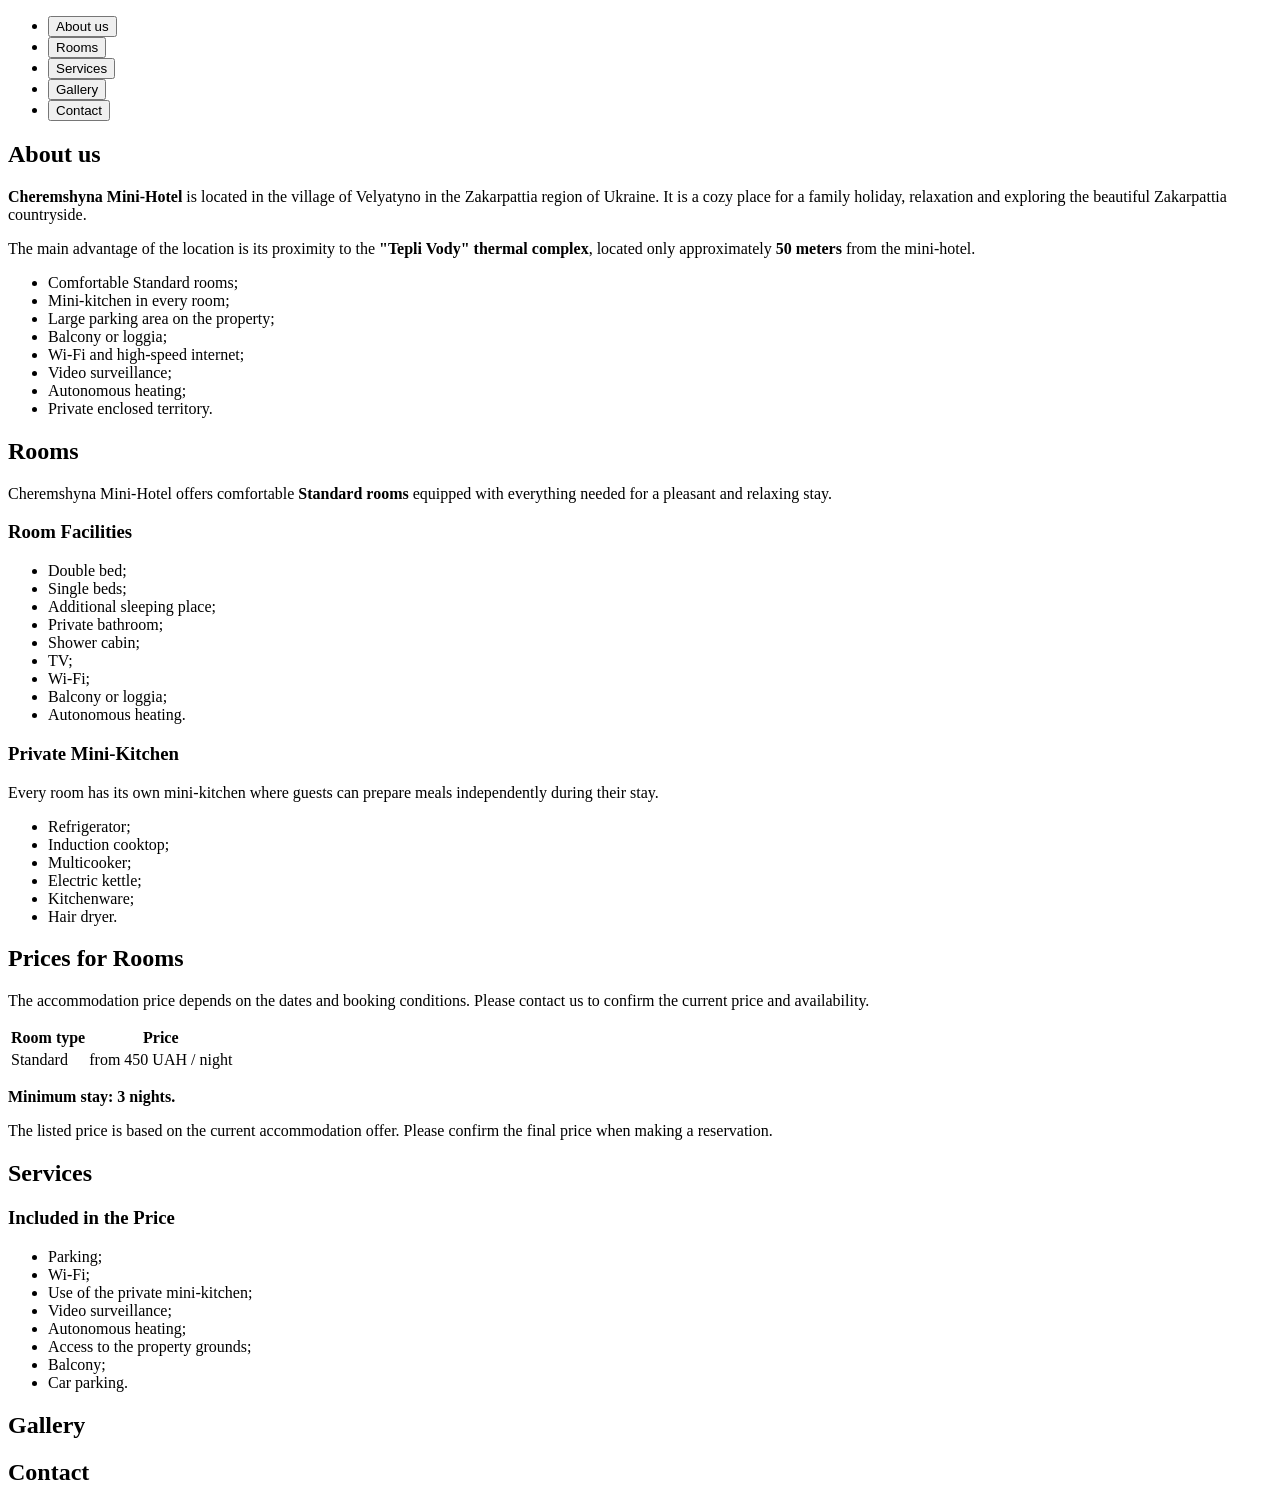
==== index.html @ 0eb492cd "Basic structure Add basic html structure and some js code for buttons." ====
<!DOCTYPE html>
<html lang="en">
<head>
    <meta charset="UTF-8">
    <meta name="viewport" content="width=device-width, initial-scale=1.0">
    <title>Mini-hotel Cheremshyna</title>

    <link rel="stylesheet" href="./style/style.css">
</head>
<body>
    <header>

        <nav id="navbar">
            <ul id="nav-list">
                <li><button data-target="about">About us</button></li>
                <li><button data-target="rooms">Rooms</button></li>
                <li><button data-target="services">Services</button></li>
                <li><button data-target="gallery">Gallery</button></li>
                <li><button data-target="contact">Contact</button></li>
            </ul>
        </nav>
    </header>



    <main>
        <!-- Section About Us -->
        <section id="about">
            <h2>About us</h2>
            <p>
                <strong>Cheremshyna Mini-Hotel</strong> is located in the village
                of Velyatyno in the Zakarpattia region of Ukraine. It is a cozy
                place for a family holiday, relaxation and exploring the beautiful
                Zakarpattia countryside.
            </p>
            <p>
                The main advantage of the location is its proximity to the
                <strong>"Tepli Vody" thermal complex</strong>, located only
                approximately <strong>50 meters</strong> from the mini-hotel.
            </p>

            <ul>
                <li>Comfortable Standard rooms;</li>
                <li>Mini-kitchen in every room;</li>
                <li>Large parking area on the property;</li>
                <li>Balcony or loggia;</li>
                <li>Wi-Fi and high-speed internet;</li>
                <li>Video surveillance;</li>
                <li>Autonomous heating;</li>
                <li>Private enclosed territory.</li>
            </ul>

        </section>

        <!-- Section Rooms -->
        <section id="rooms">
            <h2>Rooms</h2>
            <p>
                Cheremshyna Mini-Hotel offers comfortable
                <strong>Standard rooms</strong> equipped with everything
                needed for a pleasant and relaxing stay.
            </p>
            <h3>Room Facilities</h3>
            <ul>
                <li>Double bed;</li>
                <li>Single beds;</li>
                <li>Additional sleeping place;</li>
                <li>Private bathroom;</li>
                <li>Shower cabin;</li>
                <li>TV;</li>
                <li>Wi-Fi;</li>
                <li>Balcony or loggia;</li>
                <li>Autonomous heating.</li>
            </ul>
            <h3>Private Mini-Kitchen</h3>
            <p>
                Every room has its own mini-kitchen where guests can
                prepare meals independently during their stay.
            </p>

            <ul>
                <li>Refrigerator;</li>
                <li>Induction cooktop;</li>
                <li>Multicooker;</li>
                <li>Electric kettle;</li>
                <li>Kitchenware;</li>
                <li>Hair dryer.</li>
            </ul>

            <h2>Prices for Rooms</h2>
            <p>
                The accommodation price depends on the dates and booking
                conditions. Please contact us to confirm the current price
                and availability.
            </p>

            <table>
                <tr>
                    <th>Room type</th>
                    <th>Price</th>
                </tr>
                <tr>
                    <td>Standard</td>
                    <td>from 450 UAH / night</td>
                </tr>
            </table>

            <p>
                <strong>Minimum stay: 3 nights.</strong>
            </p>

            <p>
                The listed price is based on the current accommodation
                offer. Please confirm the final price when making a reservation.
            </p>
        </section>

        <!-- Section Services -->
        <section id="services">
            <h2>Services</h2>
            <h3>Included in the Price</h3>
            <ul>
                <li>Parking;</li>
                <li>Wi-Fi;</li>
                <li>Use of the private mini-kitchen;</li>
                <li>Video surveillance;</li>
                <li>Autonomous heating;</li>
                <li>Access to the property grounds;</li>
                <li>Balcony;</li>
                <li>Car parking.</li>
            </ul>
        </section>

        <!-- Section Gallery -->
        <section id="gallery">
            <h2>Gallery</h2>
        </section>

        <!-- Section Contact -->
        <section id="contact">
            <h2>Contact</h2>
        </section>
    </main>


    </main>



    <footer>

    </footer>
    
    <!-- JavaScript -->
    <script src="./script/script.js"></script>
</body>
</html>
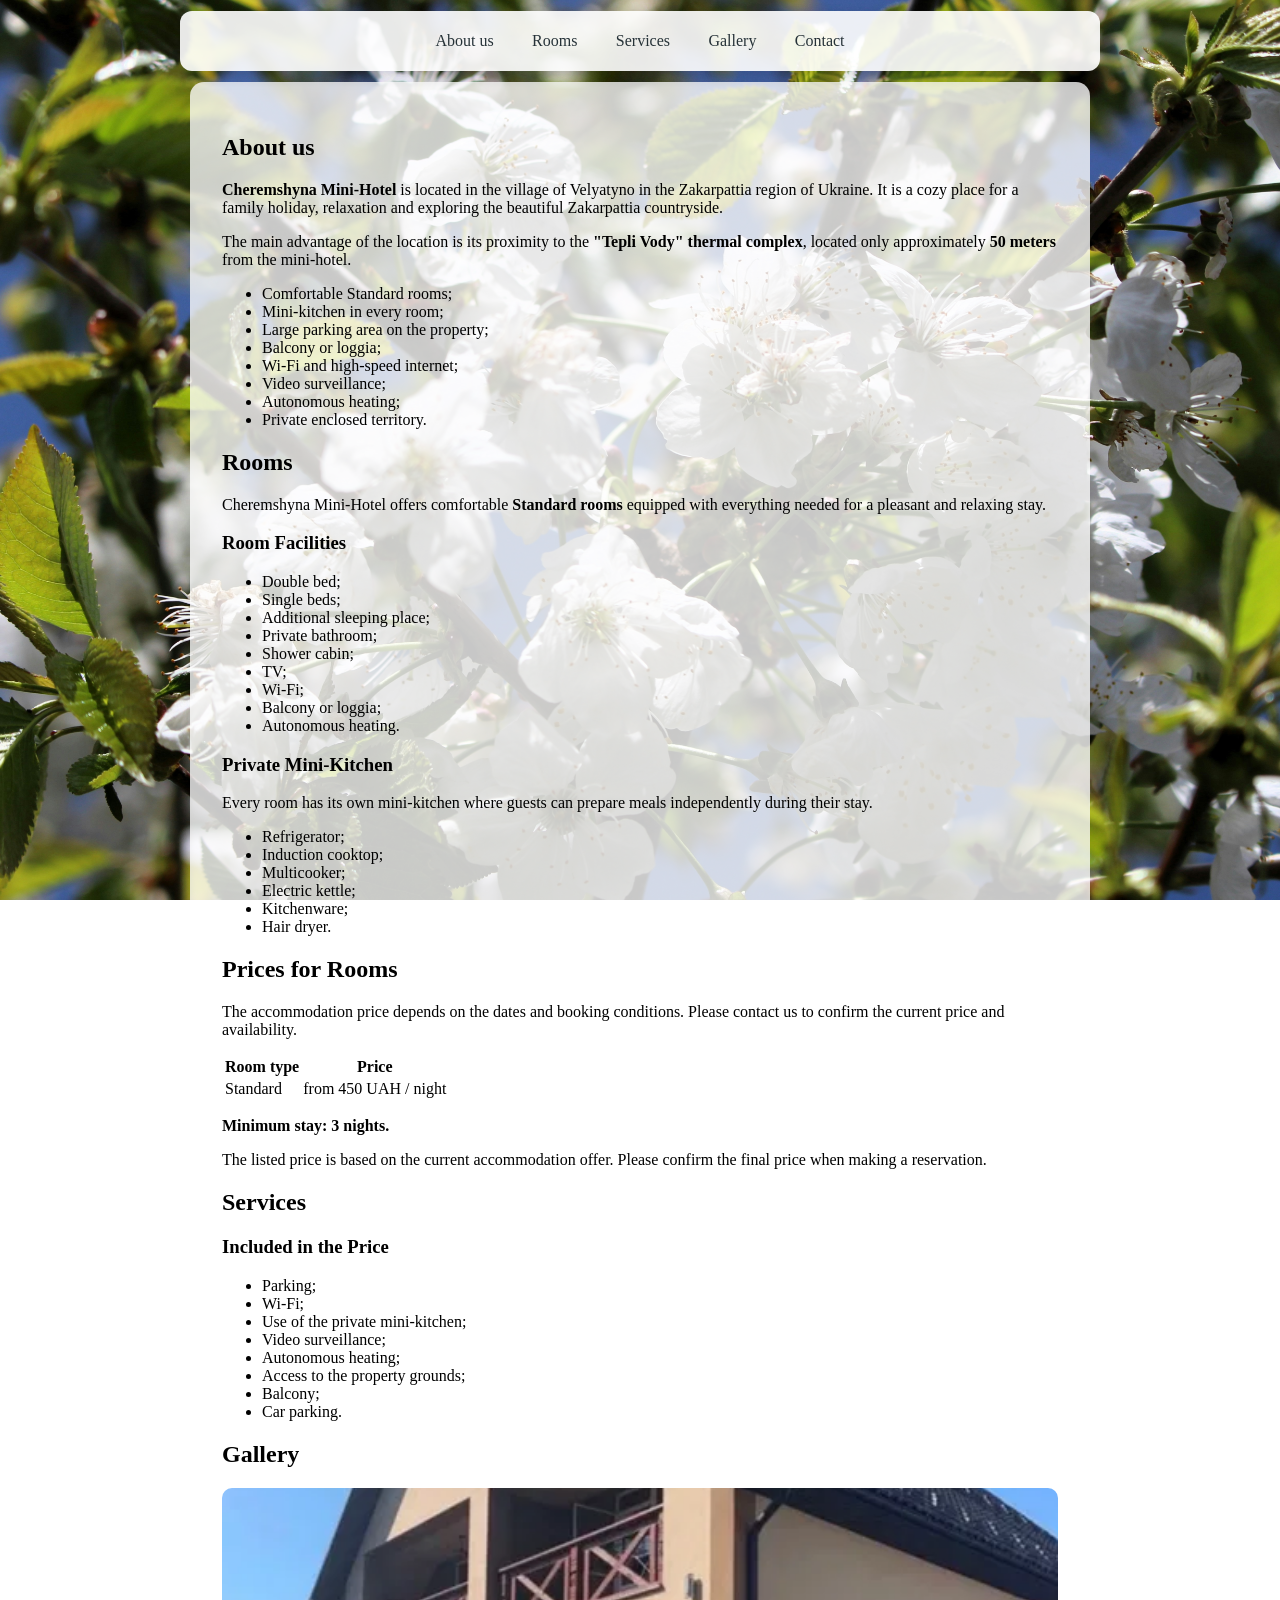
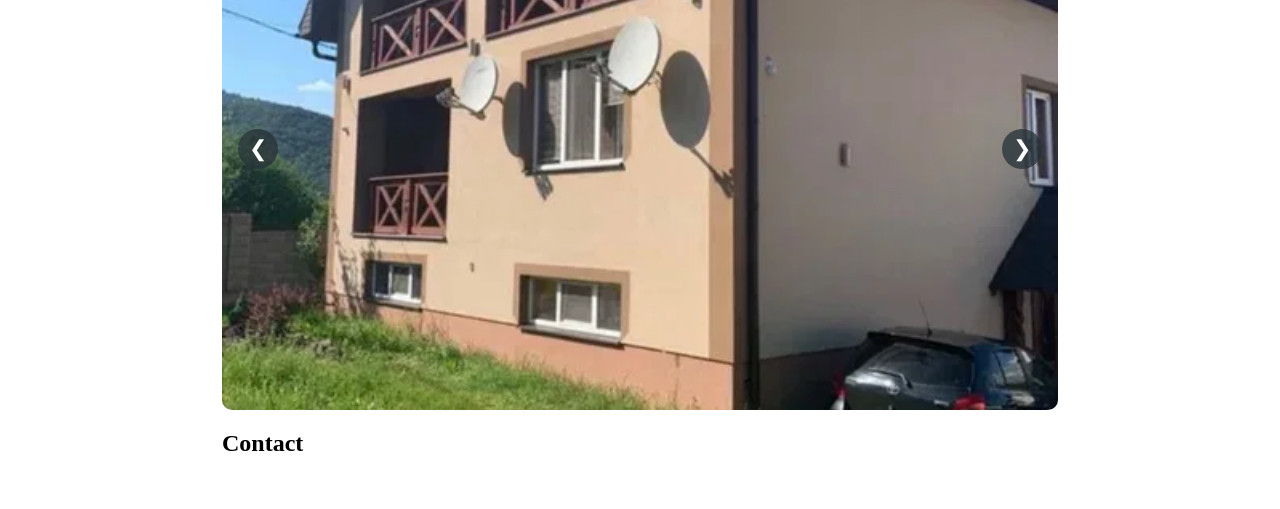
==== commit 638e9c44: "Gallery Add simple gallery" ====
--- a/index.html
+++ b/index.html
@@ -134,6 +134,11 @@
         <!-- Section Gallery -->
         <section id="gallery">
             <h2>Gallery</h2>
+            <div class="gallery-carousel" aria-label="Hotel photo gallery">
+                <button class="gallery-button previous" type="button" aria-label="Previous photo">&#10094;</button>
+                <img id="gallery-image" src="./images/image1.jpg" alt="Cheremshyna Mini-Hotel">
+                <button class="gallery-button next" type="button" aria-label="Next photo">&#10095;</button>
+            </div>
         </section>
 
         <!-- Section Contact -->
@@ -142,16 +147,10 @@
         </section>
     </main>
 
-
-    </main>
-
-
-
     <footer>
-
     </footer>
     
     <!-- JavaScript -->
-    <script src="./script/script.js"></script>
+    <script src="./javascript/script.js"></script>
 </body>
 </html>
--- a/style/style.css
+++ b/style/style.css
@@ -0,0 +1,121 @@
+body {
+    margin: 0;
+    min-height: 100vh;
+    background-image: url('../images/background.jpg');
+    background-size: cover;
+    background-position: center;
+    background-repeat: no-repeat;
+    background-attachment: fixed;
+}
+
+header {
+    position: sticky;
+    top: 0;
+    z-index: 10;
+    padding: 0.7rem;
+}
+
+#navbar {
+    width: min(90%, 900px);
+    margin: 0 auto;
+    padding: 0.6rem;
+    background-color: rgba(255, 255, 255, 0.9);
+    border-radius: 12px;
+    box-shadow: 0 4px 16px rgba(0, 0, 0, 0.15);
+}
+
+#nav-list {
+    display: flex;
+    flex-wrap: wrap;
+    justify-content: center;
+    gap: 0.4rem;
+    margin: 0;
+    padding: 0;
+    list-style: none;
+}
+
+#nav-list button {
+    padding: 0.7rem 1rem;
+    border: 0;
+    border-radius: 8px;
+    background: transparent;
+    color: #263238;
+    cursor: pointer;
+    font: inherit;
+    transition: background-color 0.2s ease, color 0.2s ease;
+}
+
+#nav-list button:hover,
+#nav-list button:focus-visible {
+    background-color: #263238;
+    color: #fff;
+    outline: none;
+}   
+
+section {
+    scroll-margin-top: 6rem;
+}
+
+.gallery-carousel {
+    position: relative;
+    display: flex;
+    align-items: center;
+    justify-content: center;
+}
+
+.gallery-carousel img {
+    display: block;
+    width: 100%;
+    aspect-ratio: 16 / 10;
+    object-fit: cover;
+    border-radius: 10px;
+}
+
+.gallery-button {
+    position: absolute;
+    top: 50%;
+    z-index: 1;
+    width: 2.5rem;
+    height: 2.5rem;
+    border: 0;
+    border-radius: 50%;
+    background-color: rgba(38, 50, 56, 0.75);
+    color: #fff;
+    cursor: pointer;
+    font-size: 1.4rem;
+    transform: translateY(-50%);
+}
+
+.gallery-button:hover,
+.gallery-button:focus-visible {
+    background-color: #263238;
+    outline: 2px solid #fff;
+    outline-offset: 2px;
+}
+
+.gallery-button.previous {
+    left: 1rem;
+}
+
+.gallery-button.next {
+    right: 1rem;
+}
+
+main {
+    width: min(90%, 900px);
+    margin: 0 auto;
+    padding: 2rem;
+    background-color: rgba(255, 255, 255, 0.78);
+    border-radius: 14px;
+    box-sizing: border-box;
+}
+
+@media (max-width: 600px) {
+    .gallery-button.previous {
+        left: 0.5rem;
+    }
+
+    .gallery-button.next {
+        right: 0.5rem;
+    }
+}
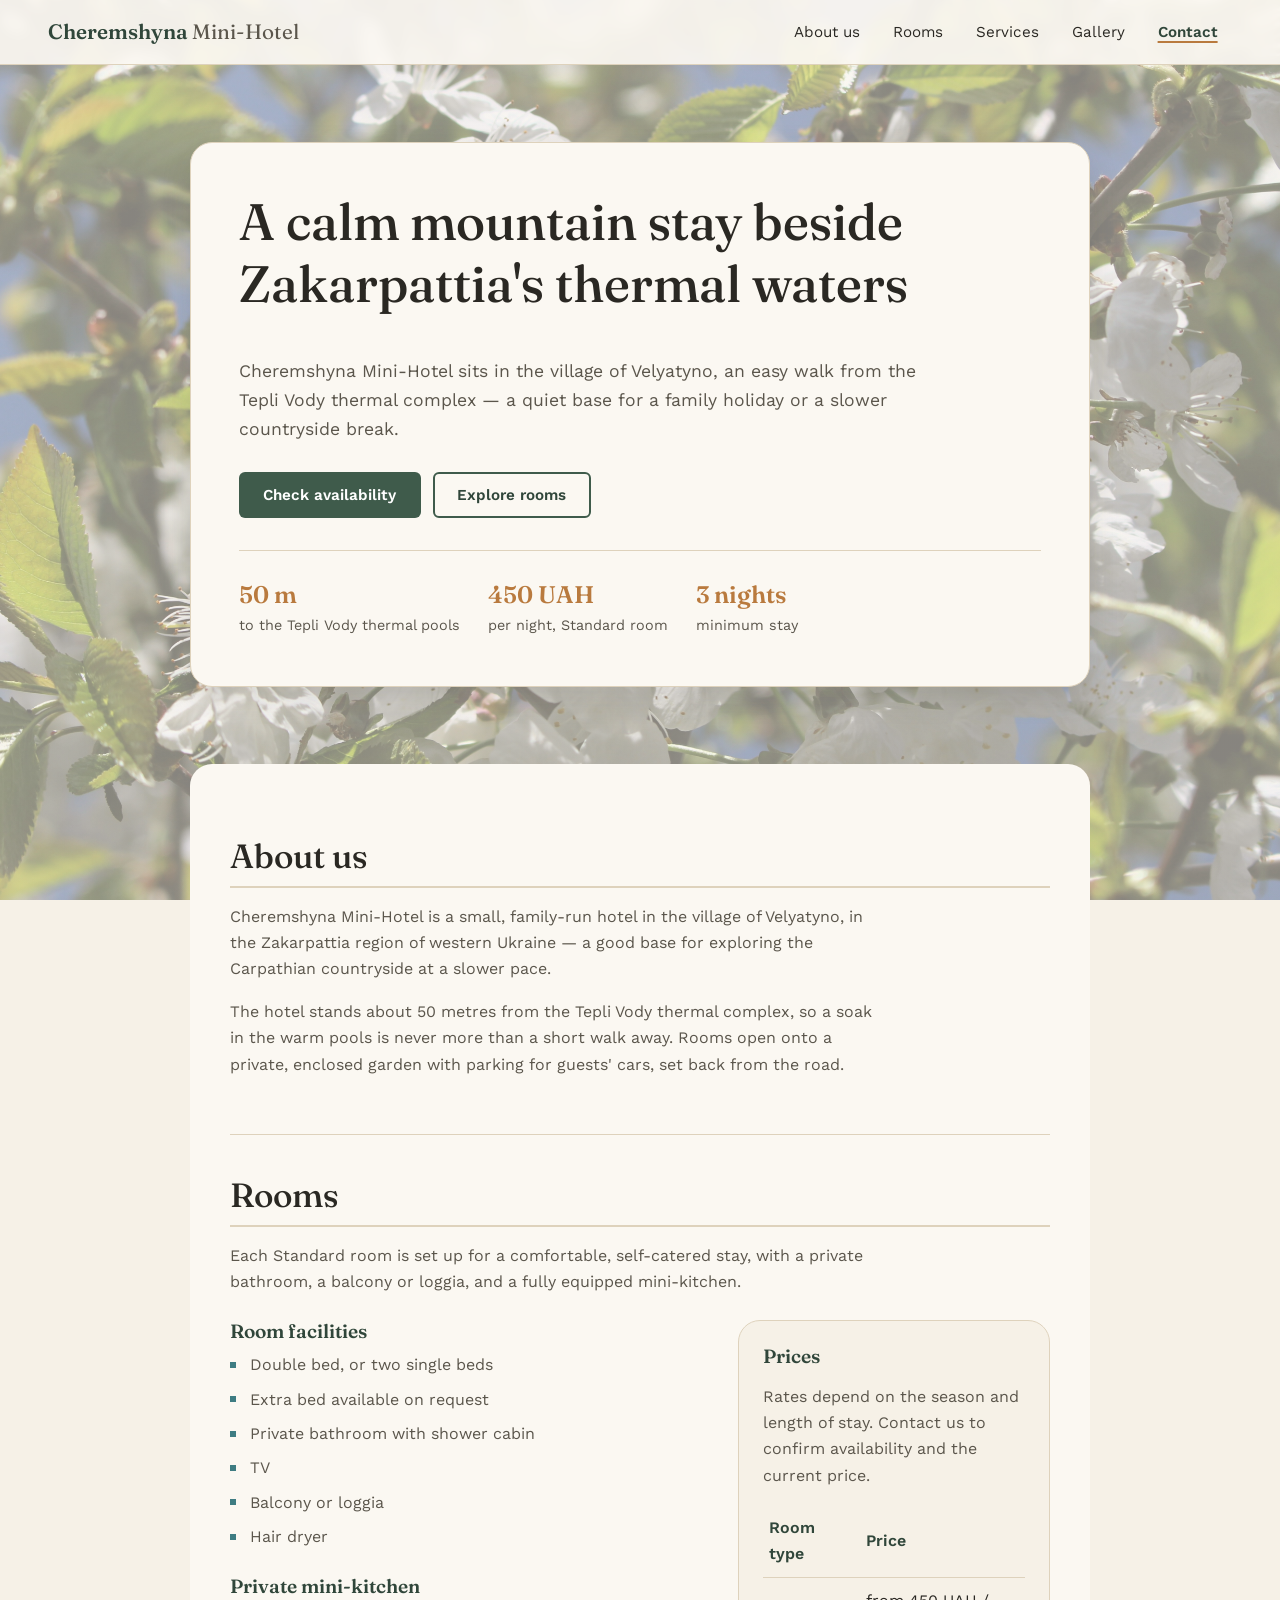
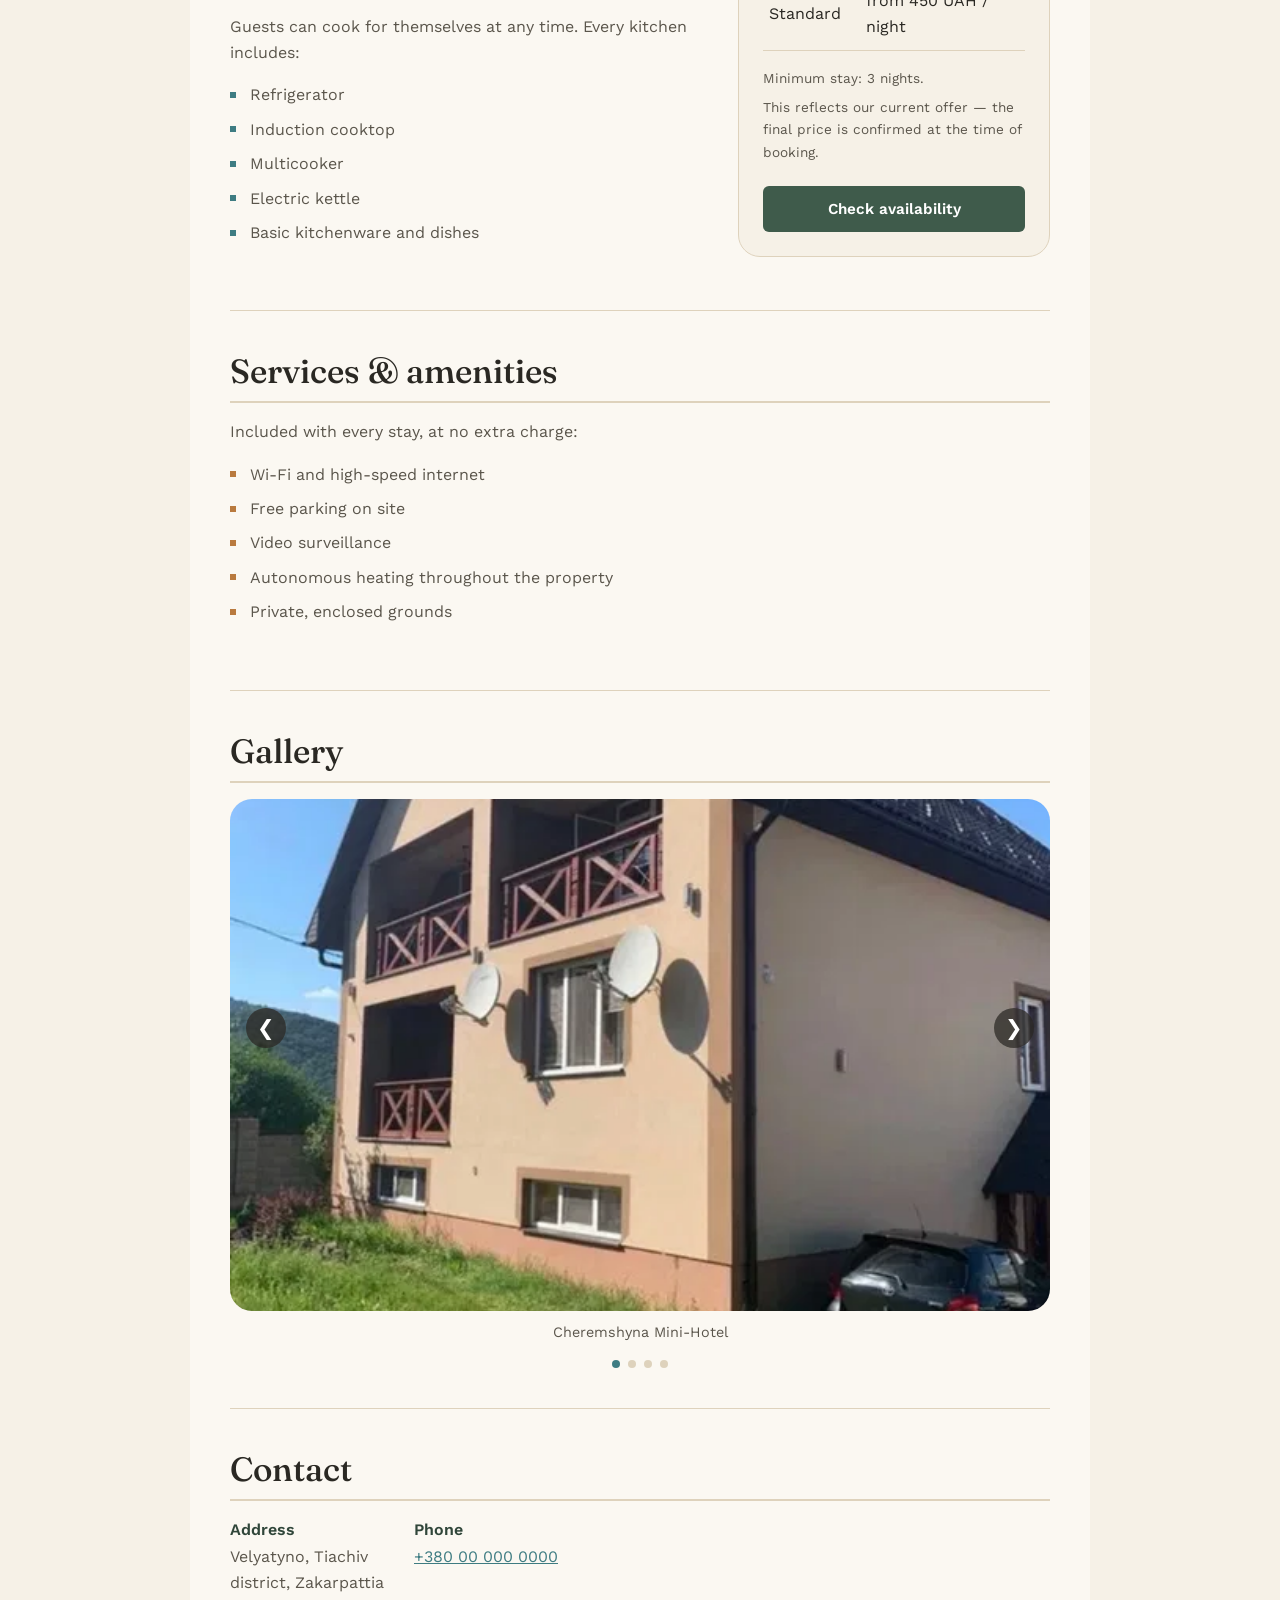
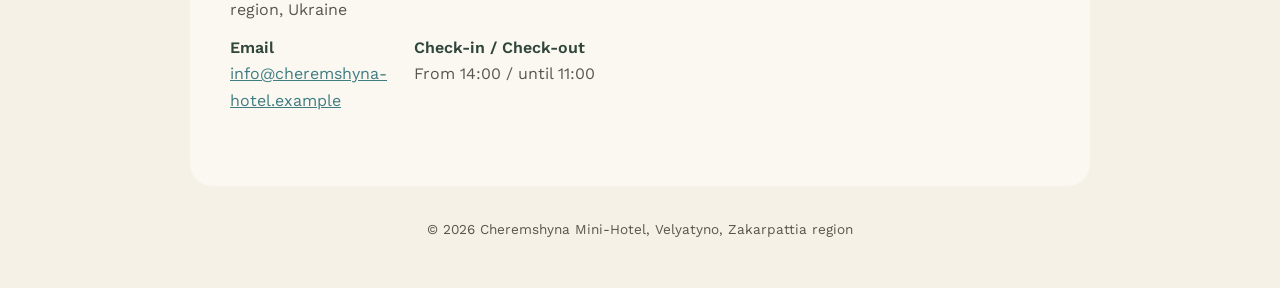
==== commit 3fbd3274: "Big change Changed all structure, add better information to html code, styled everything with css an" ====
--- a/index.html
+++ b/index.html
@@ -3,13 +3,18 @@
 <head>
     <meta charset="UTF-8">
     <meta name="viewport" content="width=device-width, initial-scale=1.0">
-    <title>Mini-hotel Cheremshyna</title>
+    <title>Cheremshyna Mini-Hotel — Velyatyno, Zakarpattia</title>
+    <meta name="description" content="Cheremshyna Mini-Hotel in Velyatyno, Zakarpattia — 50 m from the Tepli Vody thermal complex. Standard rooms with private mini-kitchens, from 450 UAH/night.">
+
+    <link rel="preconnect" href="https://fonts.googleapis.com">
+    <link rel="preconnect" href="https://fonts.gstatic.com" crossorigin>
+    <link href="https://fonts.googleapis.com/css2?family=Fraunces:opsz,wght@9..144,400;9..144,500;9..144,600&family=Work+Sans:wght@400;500;600&display=swap" rel="stylesheet">
 
     <link rel="stylesheet" href="./style/style.css">
 </head>
 <body>
     <header>
-
+        <div class="brand">Cheremshyna <span>Mini-Hotel</span></div>
         <nav id="navbar">
             <ul id="nav-list">
                 <li><button data-target="about">About us</button></li>
@@ -21,113 +26,121 @@
         </nav>
     </header>
 
-
+    <section class="hero">
+        <div class="hero-inner">
+            <h1>A calm mountain stay beside Zakarpattia's thermal waters</h1>
+            <p class="lead">
+                Cheremshyna Mini-Hotel sits in the village of Velyatyno, an easy
+                walk from the Tepli Vody thermal complex — a quiet base for a
+                family holiday or a slower countryside break.
+            </p>
+            <div class="hero-actions">
+                <button class="btn btn-primary" data-target="contact">Check availability</button>
+                <button class="btn btn-ghost" data-target="rooms">Explore rooms</button>
+            </div>
+            <dl class="hero-facts">
+                <div>
+                    <dt>50 m</dt>
+                    <dd>to the Tepli Vody thermal pools</dd>
+                </div>
+                <div>
+                    <dt>450 UAH</dt>
+                    <dd>per night, Standard room</dd>
+                </div>
+                <div>
+                    <dt>3 nights</dt>
+                    <dd>minimum stay</dd>
+                </div>
+            </dl>
+        </div>
+    </section>
 
     <main>
         <!-- Section About Us -->
         <section id="about">
             <h2>About us</h2>
             <p>
-                <strong>Cheremshyna Mini-Hotel</strong> is located in the village
-                of Velyatyno in the Zakarpattia region of Ukraine. It is a cozy
-                place for a family holiday, relaxation and exploring the beautiful
-                Zakarpattia countryside.
+                Cheremshyna Mini-Hotel is a small, family-run hotel in the
+                village of Velyatyno, in the Zakarpattia region of western
+                Ukraine — a good base for exploring the Carpathian countryside
+                at a slower pace.
             </p>
             <p>
-                The main advantage of the location is its proximity to the
-                <strong>"Tepli Vody" thermal complex</strong>, located only
-                approximately <strong>50 meters</strong> from the mini-hotel.
+                The hotel stands about 50 metres from the Tepli Vody thermal
+                complex, so a soak in the warm pools is never more than a
+                short walk away. Rooms open onto a private, enclosed garden
+                with parking for guests' cars, set back from the road.
             </p>
-
-            <ul>
-                <li>Comfortable Standard rooms;</li>
-                <li>Mini-kitchen in every room;</li>
-                <li>Large parking area on the property;</li>
-                <li>Balcony or loggia;</li>
-                <li>Wi-Fi and high-speed internet;</li>
-                <li>Video surveillance;</li>
-                <li>Autonomous heating;</li>
-                <li>Private enclosed territory.</li>
-            </ul>
-
         </section>
 
         <!-- Section Rooms -->
         <section id="rooms">
             <h2>Rooms</h2>
             <p>
-                Cheremshyna Mini-Hotel offers comfortable
-                <strong>Standard rooms</strong> equipped with everything
-                needed for a pleasant and relaxing stay.
-            </p>
-            <h3>Room Facilities</h3>
-            <ul>
-                <li>Double bed;</li>
-                <li>Single beds;</li>
-                <li>Additional sleeping place;</li>
-                <li>Private bathroom;</li>
-                <li>Shower cabin;</li>
-                <li>TV;</li>
-                <li>Wi-Fi;</li>
-                <li>Balcony or loggia;</li>
-                <li>Autonomous heating.</li>
-            </ul>
-            <h3>Private Mini-Kitchen</h3>
-            <p>
-                Every room has its own mini-kitchen where guests can
-                prepare meals independently during their stay.
+                Each Standard room is set up for a comfortable, self-catered
+                stay, with a private bathroom, a balcony or loggia, and a
+                fully equipped mini-kitchen.
             </p>
 
-            <ul>
-                <li>Refrigerator;</li>
-                <li>Induction cooktop;</li>
-                <li>Multicooker;</li>
-                <li>Electric kettle;</li>
-                <li>Kitchenware;</li>
-                <li>Hair dryer.</li>
-            </ul>
+            <div class="rooms-grid">
+                <div class="room-details">
+                    <h3>Room facilities</h3>
+                    <ul>
+                        <li>Double bed, or two single beds</li>
+                        <li>Extra bed available on request</li>
+                        <li>Private bathroom with shower cabin</li>
+                        <li>TV</li>
+                        <li>Balcony or loggia</li>
+                        <li>Hair dryer</li>
+                    </ul>
 
-            <h2>Prices for Rooms</h2>
-            <p>
-                The accommodation price depends on the dates and booking
-                conditions. Please contact us to confirm the current price
-                and availability.
-            </p>
+                    <h3>Private mini-kitchen</h3>
+                    <p>Guests can cook for themselves at any time. Every kitchen includes:</p>
+                    <ul>
+                        <li>Refrigerator</li>
+                        <li>Induction cooktop</li>
+                        <li>Multicooker</li>
+                        <li>Electric kettle</li>
+                        <li>Basic kitchenware and dishes</li>
+                    </ul>
+                </div>
 
-            <table>
-                <tr>
-                    <th>Room type</th>
-                    <th>Price</th>
-                </tr>
-                <tr>
-                    <td>Standard</td>
-                    <td>from 450 UAH / night</td>
-                </tr>
-            </table>
-
-            <p>
-                <strong>Minimum stay: 3 nights.</strong>
-            </p>
-
-            <p>
-                The listed price is based on the current accommodation
-                offer. Please confirm the final price when making a reservation.
-            </p>
+                <div class="pricing">
+                    <h3>Prices</h3>
+                    <p>
+                        Rates depend on the season and length of stay. Contact
+                        us to confirm availability and the current price.
+                    </p>
+                    <table>
+                        <tr>
+                            <th>Room type</th>
+                            <th>Price</th>
+                        </tr>
+                        <tr>
+                            <td>Standard</td>
+                            <td>from 450 UAH / night</td>
+                        </tr>
+                    </table>
+                    <p class="note">Minimum stay: 3 nights.</p>
+                    <p class="note">
+                        This reflects our current offer — the final price is
+                        confirmed at the time of booking.
+                    </p>
+                    <button class="btn btn-primary" data-target="contact">Check availability</button>
+                </div>
+            </div>
         </section>
 
         <!-- Section Services -->
         <section id="services">
-            <h2>Services</h2>
-            <h3>Included in the Price</h3>
-            <ul>
-                <li>Parking;</li>
-                <li>Wi-Fi;</li>
-                <li>Use of the private mini-kitchen;</li>
-                <li>Video surveillance;</li>
-                <li>Autonomous heating;</li>
-                <li>Access to the property grounds;</li>
-                <li>Balcony;</li>
-                <li>Car parking.</li>
+            <h2>Services &amp; amenities</h2>
+            <p>Included with every stay, at no extra charge:</p>
+            <ul class="amenities">
+                <li>Wi-Fi and high-speed internet</li>
+                <li>Free parking on site</li>
+                <li>Video surveillance</li>
+                <li>Autonomous heating throughout the property</li>
+                <li>Private, enclosed grounds</li>
             </ul>
         </section>
 
@@ -136,20 +149,43 @@
             <h2>Gallery</h2>
             <div class="gallery-carousel" aria-label="Hotel photo gallery">
                 <button class="gallery-button previous" type="button" aria-label="Previous photo">&#10094;</button>
-                <img id="gallery-image" src="./images/image1.jpg" alt="Cheremshyna Mini-Hotel">
+                <figure>
+                    <img id="gallery-image" src="./images/image1.jpg" alt="Cheremshyna Mini-Hotel">
+                    <figcaption id="gallery-caption">Cheremshyna Mini-Hotel</figcaption>
+                </figure>
                 <button class="gallery-button next" type="button" aria-label="Next photo">&#10095;</button>
             </div>
+            <div class="gallery-dots" id="gallery-dots"></div>
         </section>
 
         <!-- Section Contact -->
         <section id="contact">
             <h2>Contact</h2>
+            <dl class="contact-list">
+                <div>
+                    <dt>Address</dt>
+                    <dd>Velyatyno, Tiachiv district, Zakarpattia region, Ukraine</dd>
+                </div>
+                <div>
+                    <dt>Phone</dt>
+                    <dd><a href="tel:+380000000000">+380 00 000 0000</a></dd>
+                </div>
+                <div>
+                    <dt>Email</dt>
+                    <dd><a href="mailto:info@cheremshyna-hotel.example">info@cheremshyna-hotel.example</a></dd>
+                </div>
+                <div>
+                    <dt>Check-in / Check-out</dt>
+                    <dd>From 14:00 / until 11:00</dd>
+                </div>
+            </dl>
         </section>
     </main>
 
     <footer>
+        <p>&copy; <span id="year"></span> Cheremshyna Mini-Hotel, Velyatyno, Zakarpattia region</p>
     </footer>
-    
+
     <!-- JavaScript -->
     <script src="./javascript/script.js"></script>
 </body>
--- a/style/style.css
+++ b/style/style.css
@@ -1,66 +1,355 @@
+/* Tokens */
+:root {
+    --color-bg: #F6F1E7;
+    --color-ink: #2A2823;
+    --color-ink-soft: #5B564C;
+    --color-forest: #3F5B4B;
+    --color-forest-dark: #30463A;
+    --color-clay: #B97A3E;
+    --color-thermal: #3E7C82;
+    --color-line: #DED2BC;
+    --color-card: #FBF8F2;
+
+    --radius-sm: 6px;
+    --radius-lg: 22px;
+
+    --shadow: 0 10px 30px rgba(43, 40, 35, 0.14);
+
+    --font-display: "Fraunces", Georgia, serif;
+    --font-body: "Work Sans", "Segoe UI", sans-serif;
+}
+
+/* Base */
+* {
+    box-sizing: border-box;
+}
+
+html {
+    scroll-behavior: smooth;
+}
+
+@media (prefers-reduced-motion: reduce) {
+    html {
+        scroll-behavior: auto;
+    }
+    * {
+        animation-duration: 0.01ms !important;
+        transition-duration: 0.01ms !important;
+    }
+}
+
 body {
     margin: 0;
     min-height: 100vh;
-    background-image: url('../images/background.jpg');
+    font-family: var(--font-body);
+    color: var(--color-ink);
+    line-height: 1.65;
+    background-color: var(--color-bg);
+    background-image:
+        linear-gradient(rgba(246, 241, 231, 0.55), rgba(246, 241, 231, 0.55)),
+        url('../images/background.jpg');
     background-size: cover;
     background-position: center;
     background-repeat: no-repeat;
     background-attachment: fixed;
 }
 
+h1, h2, h3 {
+    font-family: var(--font-display);
+    color: var(--color-ink);
+    line-height: 1.2;
+    margin-top: 0;
+}
+
+h1 {
+    font-size: clamp(2.1rem, 5vw, 3.2rem);
+    font-weight: 500;
+}
+
+h2 {
+    font-size: clamp(1.6rem, 3vw, 2.1rem);
+    font-weight: 500;
+    margin-bottom: 1rem;
+    padding-bottom: 0.6rem;
+    border-bottom: 2px solid var(--color-line);
+}
+
+h3 {
+    font-size: 1.2rem;
+    font-weight: 600;
+    color: var(--color-forest-dark);
+    margin-bottom: 0.6rem;
+}
+
+p {
+    color: var(--color-ink-soft);
+    max-width: 65ch;
+}
+
+ul {
+    padding-left: 0;
+    list-style: none;
+    margin: 0 0 1.5rem;
+}
+
+a {
+    color: var(--color-thermal);
+}
+
+button {
+    font-family: inherit;
+}
+
+/* Header / Nav */
 header {
     position: sticky;
     top: 0;
     z-index: 10;
-    padding: 0.7rem;
-}
-
-#navbar {
+    display: flex;
+    flex-wrap: wrap;
+    align-items: center;
+    justify-content: space-between;
+    gap: 0.75rem;
+    padding: 0.9rem clamp(1rem, 4vw, 3rem);
+    background-color: rgba(251, 248, 242, 0.92);
+    border-bottom: 1px solid var(--color-line);
+    backdrop-filter: blur(6px);
+}
+
+.brand {
+    font-family: var(--font-display);
+    font-size: 1.3rem;
+    font-weight: 600;
+    color: var(--color-forest-dark);
+    white-space: nowrap;
+}
+
+.brand span {
+    font-weight: 400;
+    color: var(--color-ink-soft);
+}
+
+#nav-list {
+    display: flex;
+    flex-wrap: wrap;
+    gap: 0.25rem;
+    margin: 0;
+    padding: 0;
+    list-style: none;
+}
+
+#nav-list button {
+    padding: 0.55rem 0.9rem;
+    border: 0;
+    border-radius: var(--radius-sm);
+    background: transparent;
+    color: var(--color-ink);
+    cursor: pointer;
+    font-size: 0.95rem;
+    transition: background-color 0.2s ease, color 0.2s ease;
+}
+
+#nav-list button:hover,
+#nav-list button:focus-visible {
+    background-color: var(--color-forest);
+    color: #fff;
+    outline: none;
+}
+
+#nav-list button.active {
+    color: var(--color-forest-dark);
+    font-weight: 600;
+    text-decoration: underline;
+    text-decoration-color: var(--color-clay);
+    text-decoration-thickness: 2px;
+    text-underline-offset: 4px;
+}
+
+/* Hero */
+.hero {
+    padding: clamp(2.5rem, 6vw, 5rem) clamp(1rem, 4vw, 3rem);
+}
+
+.hero-inner {
     width: min(90%, 900px);
     margin: 0 auto;
-    padding: 0.6rem;
-    background-color: rgba(255, 255, 255, 0.9);
-    border-radius: 12px;
-    box-shadow: 0 4px 16px rgba(0, 0, 0, 0.15);
-}
-
-#nav-list {
+    padding: clamp(1.75rem, 4vw, 3rem);
+    background-color: var(--color-card);
+    border: 1px solid var(--color-line);
+    border-radius: var(--radius-lg);
+    box-shadow: var(--shadow);
+}
+
+.hero .lead {
+    font-size: 1.1rem;
+    margin-bottom: 1.75rem;
+}
+
+.hero-actions {
     display: flex;
     flex-wrap: wrap;
-    justify-content: center;
-    gap: 0.4rem;
-    margin: 0;
-    padding: 0;
-    list-style: none;
-}
-
-#nav-list button {
-    padding: 0.7rem 1rem;
-    border: 0;
-    border-radius: 8px;
-    background: transparent;
-    color: #263238;
+    gap: 0.75rem;
+    margin-bottom: 2rem;
+}
+
+.btn {
+    padding: 0.75rem 1.4rem;
+    border-radius: var(--radius-sm);
+    font-size: 0.95rem;
+    font-weight: 600;
     cursor: pointer;
-    font: inherit;
-    transition: background-color 0.2s ease, color 0.2s ease;
-}
-
-#nav-list button:hover,
-#nav-list button:focus-visible {
-    background-color: #263238;
+    border: 2px solid transparent;
+    transition: background-color 0.2s ease, color 0.2s ease, border-color 0.2s ease;
+}
+
+.btn-primary {
+    background-color: var(--color-forest);
+    color: #fff;
+}
+
+.btn-primary:hover,
+.btn-primary:focus-visible {
+    background-color: var(--color-forest-dark);
+    outline: none;
+}
+
+.btn-ghost {
+    background-color: transparent;
+    border-color: var(--color-forest);
+    color: var(--color-forest-dark);
+}
+
+.btn-ghost:hover,
+.btn-ghost:focus-visible {
+    background-color: var(--color-forest);
     color: #fff;
     outline: none;
-}   
+}
+
+.hero-facts {
+    display: flex;
+    flex-wrap: wrap;
+    gap: 1.75rem;
+    margin: 0;
+    padding-top: 1.5rem;
+    border-top: 1px solid var(--color-line);
+}
+
+.hero-facts div {
+    min-width: 8rem;
+}
+
+.hero-facts dt {
+    font-family: var(--font-display);
+    font-size: 1.5rem;
+    color: var(--color-clay);
+    font-weight: 600;
+}
+
+.hero-facts dd {
+    margin: 0;
+    font-size: 0.9rem;
+    color: var(--color-ink-soft);
+}
+
+/* Main sections */
+main {
+    width: min(90%, 900px);
+    margin: 0 auto;
+    padding: 2rem clamp(1.25rem, 4vw, 2.5rem);
+    background-color: var(--color-card);
+    border-radius: var(--radius-lg);
+    box-sizing: border-box;
+}
 
 section {
     scroll-margin-top: 6rem;
-}
-
+    padding: 2.5rem 0;
+}
+
+section + section {
+    border-top: 1px solid var(--color-line);
+}
+
+section li {
+    position: relative;
+    padding-left: 1.25rem;
+    margin-bottom: 0.5rem;
+    color: var(--color-ink-soft);
+}
+
+section li::before {
+    content: "";
+    position: absolute;
+    left: 0;
+    top: 0.6em;
+    width: 6px;
+    height: 6px;
+    background-color: var(--color-thermal);
+}
+
+.amenities li::before {
+    background-color: var(--color-clay);
+}
+
+/*  Rooms  */
+.rooms-grid {
+    display: grid;
+    grid-template-columns: 1.5fr 1fr;
+    gap: 2.5rem;
+    margin-top: 1.5rem;
+    align-items: start;
+}
+
+.pricing {
+    padding: 1.5rem;
+    background-color: var(--color-bg);
+    border: 1px solid var(--color-line);
+    border-radius: var(--radius-lg);
+    position: sticky;
+    top: 6rem;
+}
+
+.pricing table {
+    width: 100%;
+    border-collapse: collapse;
+    margin: 1rem 0;
+}
+
+.pricing th,
+.pricing td {
+    text-align: left;
+    padding: 0.6rem 0.4rem;
+    border-bottom: 1px solid var(--color-line);
+}
+
+.pricing th {
+    color: var(--color-forest-dark);
+    font-weight: 600;
+}
+
+.pricing .note {
+    font-size: 0.85rem;
+    margin: 0.4rem 0;
+}
+
+.pricing .btn {
+    margin-top: 1rem;
+    width: 100%;
+    text-align: center;
+}
+
+/*  Gallery  */
 .gallery-carousel {
     position: relative;
     display: flex;
     align-items: center;
     justify-content: center;
+}
+
+.gallery-carousel figure {
+    margin: 0;
+    width: 100%;
 }
 
 .gallery-carousel img {
@@ -68,27 +357,34 @@
     width: 100%;
     aspect-ratio: 16 / 10;
     object-fit: cover;
-    border-radius: 10px;
+    border-radius: var(--radius-lg);
+}
+
+.gallery-carousel figcaption {
+    margin-top: 0.6rem;
+    text-align: center;
+    font-size: 0.9rem;
+    color: var(--color-ink-soft);
 }
 
 .gallery-button {
     position: absolute;
-    top: 50%;
+    top: 42%;
     z-index: 1;
     width: 2.5rem;
     height: 2.5rem;
     border: 0;
     border-radius: 50%;
-    background-color: rgba(38, 50, 56, 0.75);
+    background-color: rgba(42, 40, 35, 0.72);
     color: #fff;
     cursor: pointer;
-    font-size: 1.4rem;
+    font-size: 1.3rem;
     transform: translateY(-50%);
 }
 
 .gallery-button:hover,
 .gallery-button:focus-visible {
-    background-color: #263238;
+    background-color: var(--color-forest-dark);
     outline: 2px solid #fff;
     outline-offset: 2px;
 }
@@ -101,16 +397,75 @@
     right: 1rem;
 }
 
-main {
-    width: min(90%, 900px);
+.gallery-dots {
+    display: flex;
+    justify-content: center;
+    gap: 0.5rem;
+    margin-top: 1rem;
+}
+
+.gallery-dots button {
+    width: 8px;
+    height: 8px;
+    border-radius: 50%;
+    border: 0;
+    padding: 0;
+    background-color: var(--color-line);
+    cursor: pointer;
+}
+
+.gallery-dots button.active {
+    background-color: var(--color-thermal);
+}
+
+/*  Contact  */
+.contact-list {
+    display: grid;
+    grid-template-columns: 10rem 1fr;
+    gap: 0.75rem 1.5rem;
+    margin: 0;
+}
+
+.contact-list dt {
+    font-weight: 600;
+    color: var(--color-forest-dark);
+}
+
+.contact-list dd {
+    margin: 0;
+    color: var(--color-ink-soft);
+}
+
+/*  Footer  */
+footer {
+    padding: 2rem clamp(1rem, 4vw, 3rem) 3rem;
+    text-align: center;
+}
+
+footer p {
     margin: 0 auto;
-    padding: 2rem;
-    background-color: rgba(255, 255, 255, 0.78);
-    border-radius: 14px;
-    box-sizing: border-box;
-}
-
-@media (max-width: 600px) {
+    font-size: 0.85rem;
+    color: var(--color-ink-soft);
+}
+
+/*  Responsive  */
+@media (max-width: 720px) {
+    .rooms-grid {
+        grid-template-columns: 1fr;
+    }
+
+    .pricing {
+        position: static;
+    }
+
+    .contact-list {
+        grid-template-columns: 1fr;
+    }
+
+    .contact-list dt {
+        margin-top: 0.5rem;
+    }
+
     .gallery-button.previous {
         left: 0.5rem;
     }
@@ -118,4 +473,4 @@
     .gallery-button.next {
         right: 0.5rem;
     }
-}
+}
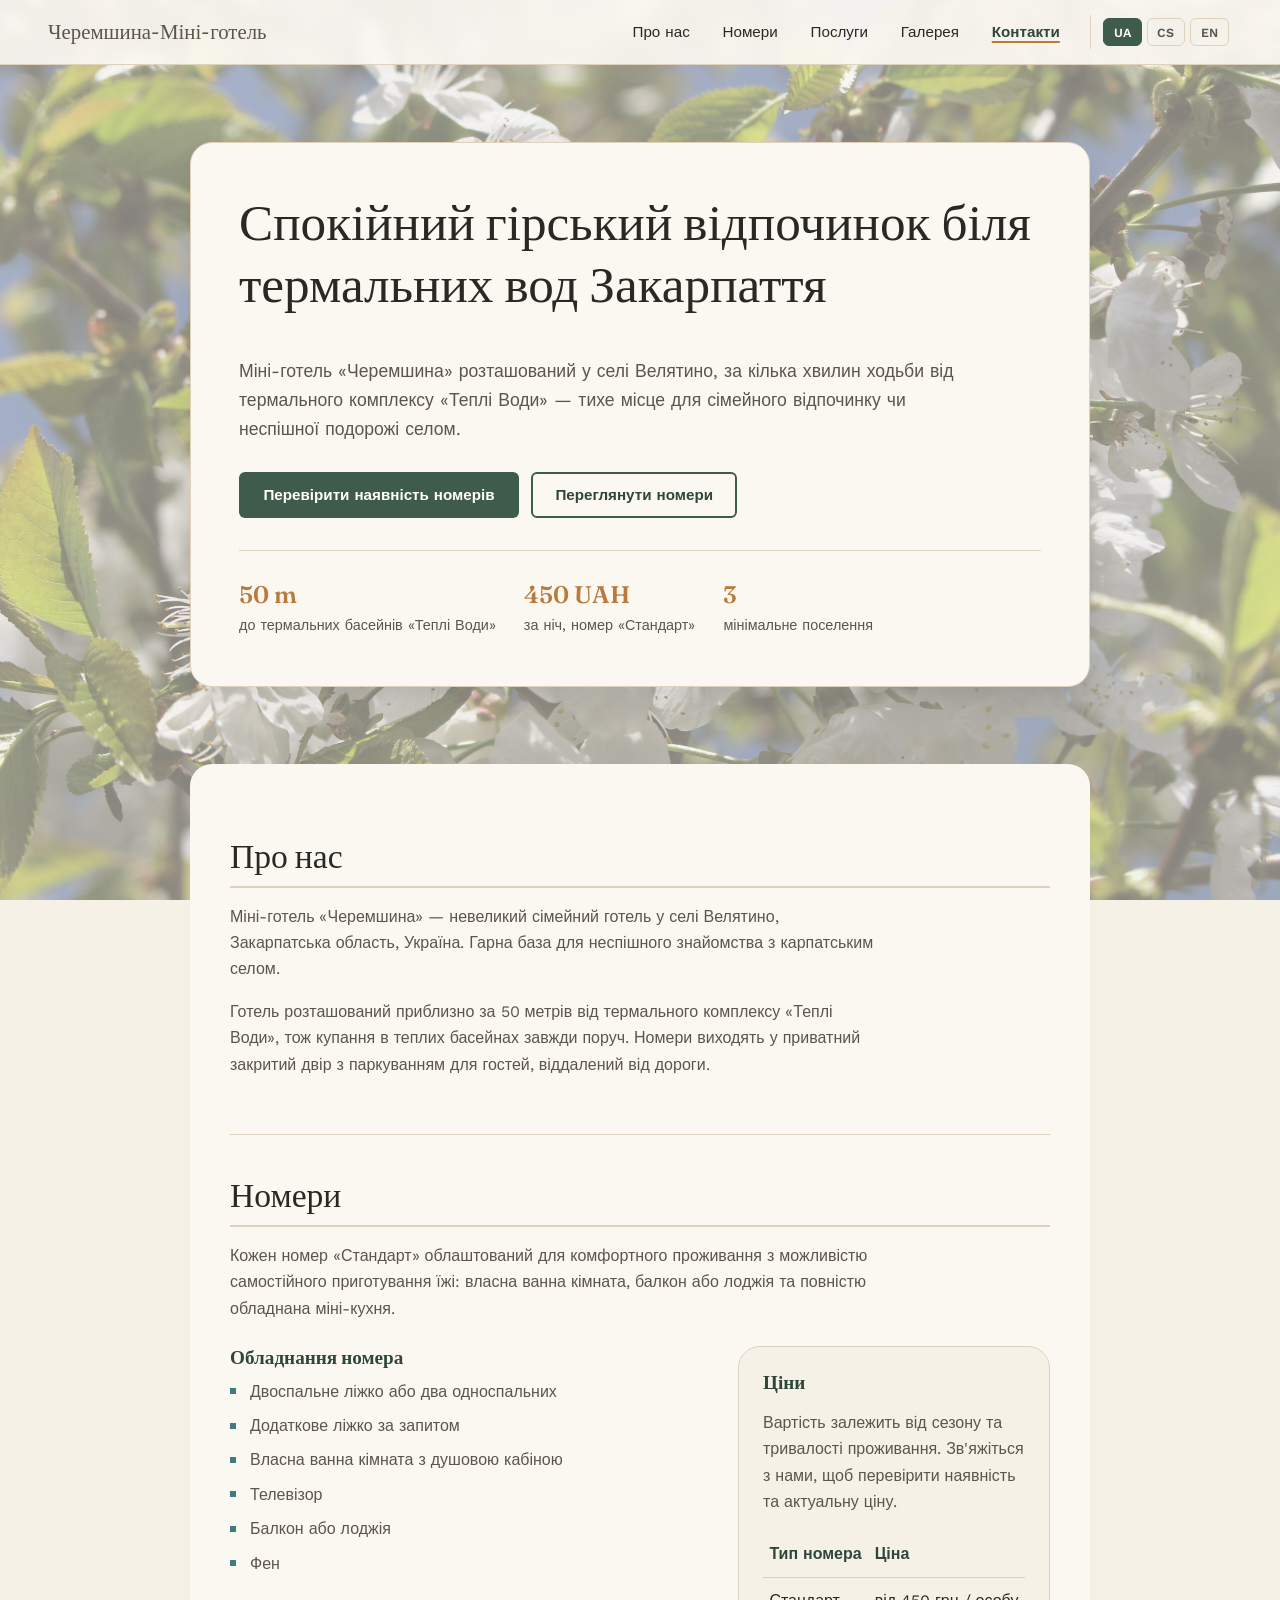
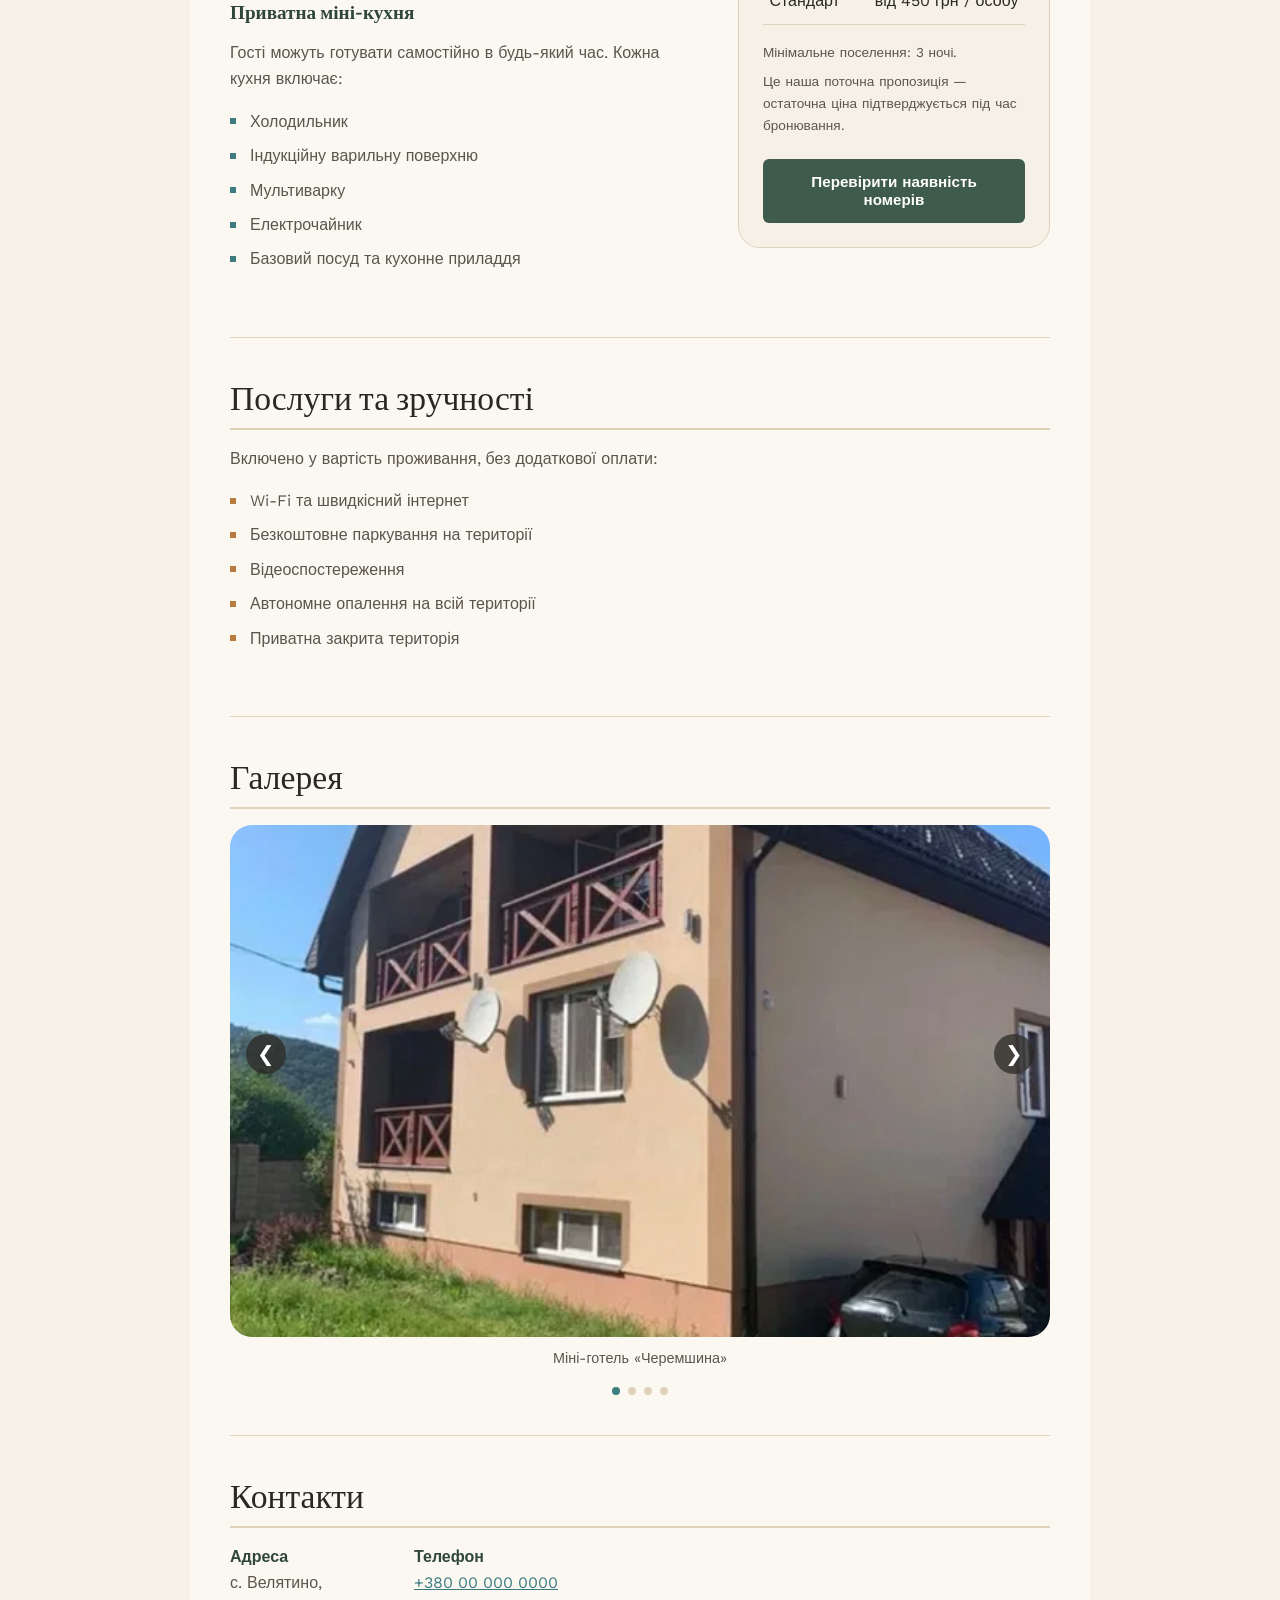
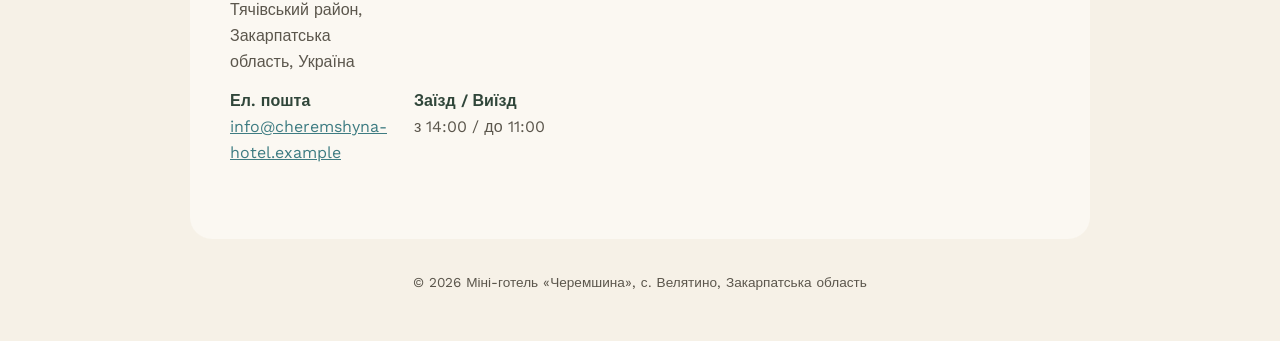
==== commit 728e6542: "Laguages Add new languages: Ukrainian and Czech and js code for changing languages." ====
--- a/index.html
+++ b/index.html
@@ -1,10 +1,10 @@
 <!DOCTYPE html>
-<html lang="en">
+<html lang="uk">
 <head>
     <meta charset="UTF-8">
     <meta name="viewport" content="width=device-width, initial-scale=1.0">
-    <title>Cheremshyna Mini-Hotel — Velyatyno, Zakarpattia</title>
-    <meta name="description" content="Cheremshyna Mini-Hotel in Velyatyno, Zakarpattia — 50 m from the Tepli Vody thermal complex. Standard rooms with private mini-kitchens, from 450 UAH/night.">
+    <title>Cheremshyna Mini-Hotel - Velyatyno, Zakarpattia</title>
+    <meta name="description" content="Cheremshyna Mini-Hotel in Velyatyno, Zakarpattia - 50 m from the Tepli Vody thermal complex. Standard rooms with private mini-kitchens, from 450 UAH/night.">
 
     <link rel="preconnect" href="https://fonts.googleapis.com">
     <link rel="preconnect" href="https://fonts.gstatic.com" crossorigin>
@@ -14,42 +14,49 @@
 </head>
 <body>
     <header>
-        <div class="brand">Cheremshyna <span>Mini-Hotel</span></div>
+        <div class="brand">
+            <span data-i18n="brand_main">Cheremshyna</span><span data-i18n="brand_sub"> -Mini-Hotel</span>
+        </div>
         <nav id="navbar">
             <ul id="nav-list">
-                <li><button data-target="about">About us</button></li>
-                <li><button data-target="rooms">Rooms</button></li>
-                <li><button data-target="services">Services</button></li>
-                <li><button data-target="gallery">Gallery</button></li>
-                <li><button data-target="contact">Contact</button></li>
+                <li><button data-target="about" data-i18n="nav_about">About us</button></li>
+                <li><button data-target="rooms" data-i18n="nav_rooms">Rooms</button></li>
+                <li><button data-target="services" data-i18n="nav_services">Services</button></li>
+                <li><button data-target="gallery" data-i18n="nav_gallery">Gallery</button></li>
+                <li><button data-target="contact" data-i18n="nav_contact">Contact</button></li>
+            </ul>
+            <ul id="lang-list" class="lang-switch">
+                <li><button data-lang-switch="uk">UA</button></li>
+                <li><button data-lang-switch="cs">CS</button></li>
+                <li><button data-lang-switch="en">EN</button></li>
             </ul>
         </nav>
     </header>
 
     <section class="hero">
         <div class="hero-inner">
-            <h1>A calm mountain stay beside Zakarpattia's thermal waters</h1>
-            <p class="lead">
+            <h1 data-i18n="hero_title">A calm mountain stay beside Zakarpattia's thermal waters</h1>
+            <p class="lead" data-i18n="hero_lead">
                 Cheremshyna Mini-Hotel sits in the village of Velyatyno, an easy
                 walk from the Tepli Vody thermal complex — a quiet base for a
                 family holiday or a slower countryside break.
             </p>
             <div class="hero-actions">
-                <button class="btn btn-primary" data-target="contact">Check availability</button>
-                <button class="btn btn-ghost" data-target="rooms">Explore rooms</button>
+                <button class="btn btn-primary" data-target="contact" data-i18n="hero_btn_primary">Check availability</button>
+                <button class="btn btn-ghost" data-target="rooms" data-i18n="hero_btn_ghost">Explore rooms</button>
             </div>
             <dl class="hero-facts">
                 <div>
                     <dt>50 m</dt>
-                    <dd>to the Tepli Vody thermal pools</dd>
+                    <dd data-i18n="hero_fact1_dd">to the Tepli Vody thermal pools</dd>
                 </div>
                 <div>
                     <dt>450 UAH</dt>
-                    <dd>per night, Standard room</dd>
-                </div>
-                <div>
-                    <dt>3 nights</dt>
-                    <dd>minimum stay</dd>
+                    <dd data-i18n="hero_fact2_dd">per night, Standard room</dd>
+                </div>
+                <div>
+                    <dt>3</dt>
+                    <dd data-i18n="hero_fact3_dd">minimum stay (nights)</dd>
                 </div>
             </dl>
         </div>
@@ -58,14 +65,14 @@
     <main>
         <!-- Section About Us -->
         <section id="about">
-            <h2>About us</h2>
-            <p>
+            <h2 data-i18n="about_title">About us</h2>
+            <p data-i18n="about_p1">
                 Cheremshyna Mini-Hotel is a small, family-run hotel in the
                 village of Velyatyno, in the Zakarpattia region of western
                 Ukraine — a good base for exploring the Carpathian countryside
                 at a slower pace.
             </p>
-            <p>
+            <p data-i18n="about_p2">
                 The hotel stands about 50 metres from the Tepli Vody thermal
                 complex, so a soak in the warm pools is never more than a
                 short walk away. Rooms open onto a private, enclosed garden
@@ -75,8 +82,8 @@
 
         <!-- Section Rooms -->
         <section id="rooms">
-            <h2>Rooms</h2>
-            <p>
+            <h2 data-i18n="rooms_title">Rooms</h2>
+            <p data-i18n="rooms_intro">
                 Each Standard room is set up for a comfortable, self-catered
                 stay, with a private bathroom, a balcony or loggia, and a
                 fully equipped mini-kitchen.
@@ -84,74 +91,74 @@
 
             <div class="rooms-grid">
                 <div class="room-details">
-                    <h3>Room facilities</h3>
+                    <h3 data-i18n="room_facilities_title">Room facilities</h3>
                     <ul>
-                        <li>Double bed, or two single beds</li>
-                        <li>Extra bed available on request</li>
-                        <li>Private bathroom with shower cabin</li>
-                        <li>TV</li>
-                        <li>Balcony or loggia</li>
-                        <li>Hair dryer</li>
+                        <li data-i18n="room_fac_1">Double bed, or two single beds</li>
+                        <li data-i18n="room_fac_2">Extra bed available on request</li>
+                        <li data-i18n="room_fac_3">Private bathroom with shower cabin</li>
+                        <li data-i18n="room_fac_4">TV</li>
+                        <li data-i18n="room_fac_5">Balcony or loggia</li>
+                        <li data-i18n="room_fac_6">Hair dryer</li>
                     </ul>
 
-                    <h3>Private mini-kitchen</h3>
-                    <p>Guests can cook for themselves at any time. Every kitchen includes:</p>
+                    <h3 data-i18n="kitchen_title">Private mini-kitchen</h3>
+                    <p data-i18n="kitchen_intro">Guests can cook for themselves at any time. Every kitchen includes:</p>
                     <ul>
-                        <li>Refrigerator</li>
-                        <li>Induction cooktop</li>
-                        <li>Multicooker</li>
-                        <li>Electric kettle</li>
-                        <li>Basic kitchenware and dishes</li>
+                        <li data-i18n="kitchen_1">Refrigerator</li>
+                        <li data-i18n="kitchen_2">Induction cooktop</li>
+                        <li data-i18n="kitchen_3">Multicooker</li>
+                        <li data-i18n="kitchen_4">Electric kettle</li>
+                        <li data-i18n="kitchen_5">Basic kitchenware and dishes</li>
                     </ul>
                 </div>
 
                 <div class="pricing">
-                    <h3>Prices</h3>
-                    <p>
+                    <h3 data-i18n="pricing_title">Prices</h3>
+                    <p data-i18n="pricing_p">
                         Rates depend on the season and length of stay. Contact
                         us to confirm availability and the current price.
                     </p>
                     <table>
                         <tr>
-                            <th>Room type</th>
-                            <th>Price</th>
+                            <th data-i18n="pricing_th_room">Room type</th>
+                            <th data-i18n="pricing_th_price">Price</th>
                         </tr>
                         <tr>
-                            <td>Standard</td>
-                            <td>from 450 UAH / night</td>
+                            <td data-i18n="pricing_room_type">Standard</td>
+                            <td data-i18n="pricing_price">from 450 UAH / person </td>
                         </tr>
                     </table>
-                    <p class="note">Minimum stay: 3 nights.</p>
-                    <p class="note">
+                    <p class="note" data-i18n="pricing_note1">Minimum stay: 3 nights.</p>
+                    <p class="note" data-i18n="pricing_note2">
                         This reflects our current offer — the final price is
                         confirmed at the time of booking.
                     </p>
-                    <button class="btn btn-primary" data-target="contact">Check availability</button>
+                    <button class="btn btn-primary" data-target="contact" data-i18n="pricing_btn">Check availability</button>
                 </div>
             </div>
         </section>
 
         <!-- Section Services -->
         <section id="services">
-            <h2>Services &amp; amenities</h2>
-            <p>Included with every stay, at no extra charge:</p>
+            <h2 data-i18n="services_title">Services &amp; amenities</h2>
+            <p data-i18n="services_intro">Included with every stay, at no extra charge:</p>
             <ul class="amenities">
-                <li>Wi-Fi and high-speed internet</li>
-                <li>Free parking on site</li>
-                <li>Video surveillance</li>
-                <li>Autonomous heating throughout the property</li>
-                <li>Private, enclosed grounds</li>
+                <li data-i18n="amenity_1">Wi-Fi and high-speed internet</li>
+                <li data-i18n="amenity_2">Free parking on site</li>
+                <li data-i18n="amenity_3">Video surveillance</li>
+                <li data-i18n="amenity_4">Autonomous heating throughout the property</li>
+                <li data-i18n="amenity_5">Private, enclosed grounds</li>
             </ul>
         </section>
 
         <!-- Section Gallery -->
         <section id="gallery">
-            <h2>Gallery</h2>
+            <h2 data-i18n="gallery_title">Gallery</h2>
             <div class="gallery-carousel" aria-label="Hotel photo gallery">
                 <button class="gallery-button previous" type="button" aria-label="Previous photo">&#10094;</button>
                 <figure>
                     <img id="gallery-image" src="./images/image1.jpg" alt="Cheremshyna Mini-Hotel">
-                    <figcaption id="gallery-caption">Cheremshyna Mini-Hotel</figcaption>
+                    <figcaption id="gallery-caption" data-i18n="gallery_caption">Cheremshyna Mini-Hotel</figcaption>
                 </figure>
                 <button class="gallery-button next" type="button" aria-label="Next photo">&#10095;</button>
             </div>
@@ -160,33 +167,34 @@
 
         <!-- Section Contact -->
         <section id="contact">
-            <h2>Contact</h2>
+            <h2 data-i18n="contact_title">Contact</h2>
             <dl class="contact-list">
                 <div>
-                    <dt>Address</dt>
-                    <dd>Velyatyno, Tiachiv district, Zakarpattia region, Ukraine</dd>
-                </div>
-                <div>
-                    <dt>Phone</dt>
+                    <dt data-i18n="contact_address_label">Address</dt>
+                    <dd data-i18n="contact_address_value">Velyatyno, Tiachiv district, Zakarpattia region, Ukraine</dd>
+                </div>
+                <div>
+                    <dt data-i18n="contact_phone_label">Phone</dt>
                     <dd><a href="tel:+380000000000">+380 00 000 0000</a></dd>
                 </div>
                 <div>
-                    <dt>Email</dt>
+                    <dt data-i18n="contact_email_label">Email</dt>
                     <dd><a href="mailto:info@cheremshyna-hotel.example">info@cheremshyna-hotel.example</a></dd>
                 </div>
                 <div>
-                    <dt>Check-in / Check-out</dt>
-                    <dd>From 14:00 / until 11:00</dd>
+                    <dt data-i18n="contact_checkinout_label">Check-in / Check-out</dt>
+                    <dd data-i18n="contact_checkinout_value">From 14:00 / until 11:00</dd>
                 </div>
             </dl>
         </section>
     </main>
 
     <footer>
-        <p>&copy; <span id="year"></span> Cheremshyna Mini-Hotel, Velyatyno, Zakarpattia region</p>
+        <p>&copy; <span id="year"></span> <span data-i18n="footer_text">Cheremshyna Mini-Hotel, Velyatyno, Zakarpattia region</span></p>
     </footer>
 
     <!-- JavaScript -->
     <script src="./javascript/script.js"></script>
+    <script src="./javascript/language.js"></script>
 </body>
 </html>
--- a/style/style.css
+++ b/style/style.css
@@ -129,6 +129,13 @@
     color: var(--color-ink-soft);
 }
 
+nav {
+    display: flex;
+    flex-wrap: wrap;
+    align-items: center;
+    gap: 1rem;
+}
+
 #nav-list {
     display: flex;
     flex-wrap: wrap;
@@ -163,6 +170,43 @@
     text-decoration-color: var(--color-clay);
     text-decoration-thickness: 2px;
     text-underline-offset: 4px;
+}
+
+/* Language switcher */
+.lang-switch {
+    display: flex;
+    gap: 0.3rem;
+    margin: 0;
+    padding: 0.2rem;
+    list-style: none;
+    border-left: 1px solid var(--color-line);
+    padding-left: 0.75rem;
+}
+
+.lang-switch button {
+    padding: 0.35rem 0.6rem;
+    border: 1px solid var(--color-line);
+    border-radius: var(--radius-sm);
+    background-color: transparent;
+    color: var(--color-ink-soft);
+    font-size: 0.78rem;
+    font-weight: 600;
+    letter-spacing: 0.02em;
+    cursor: pointer;
+    transition: background-color 0.2s ease, color 0.2s ease, border-color 0.2s ease;
+}
+
+.lang-switch button:hover,
+.lang-switch button:focus-visible {
+    border-color: var(--color-forest);
+    color: var(--color-forest-dark);
+    outline: none;
+}
+
+.lang-switch button.active {
+    background-color: var(--color-forest);
+    border-color: var(--color-forest);
+    color: #fff;
 }
 
 /* Hero */
@@ -473,4 +517,13 @@
     .gallery-button.next {
         right: 0.5rem;
     }
+
+    nav {
+        gap: 0.5rem;
+    }
+
+    .lang-switch {
+        border-left: none;
+        padding-left: 0;
+    }
 }
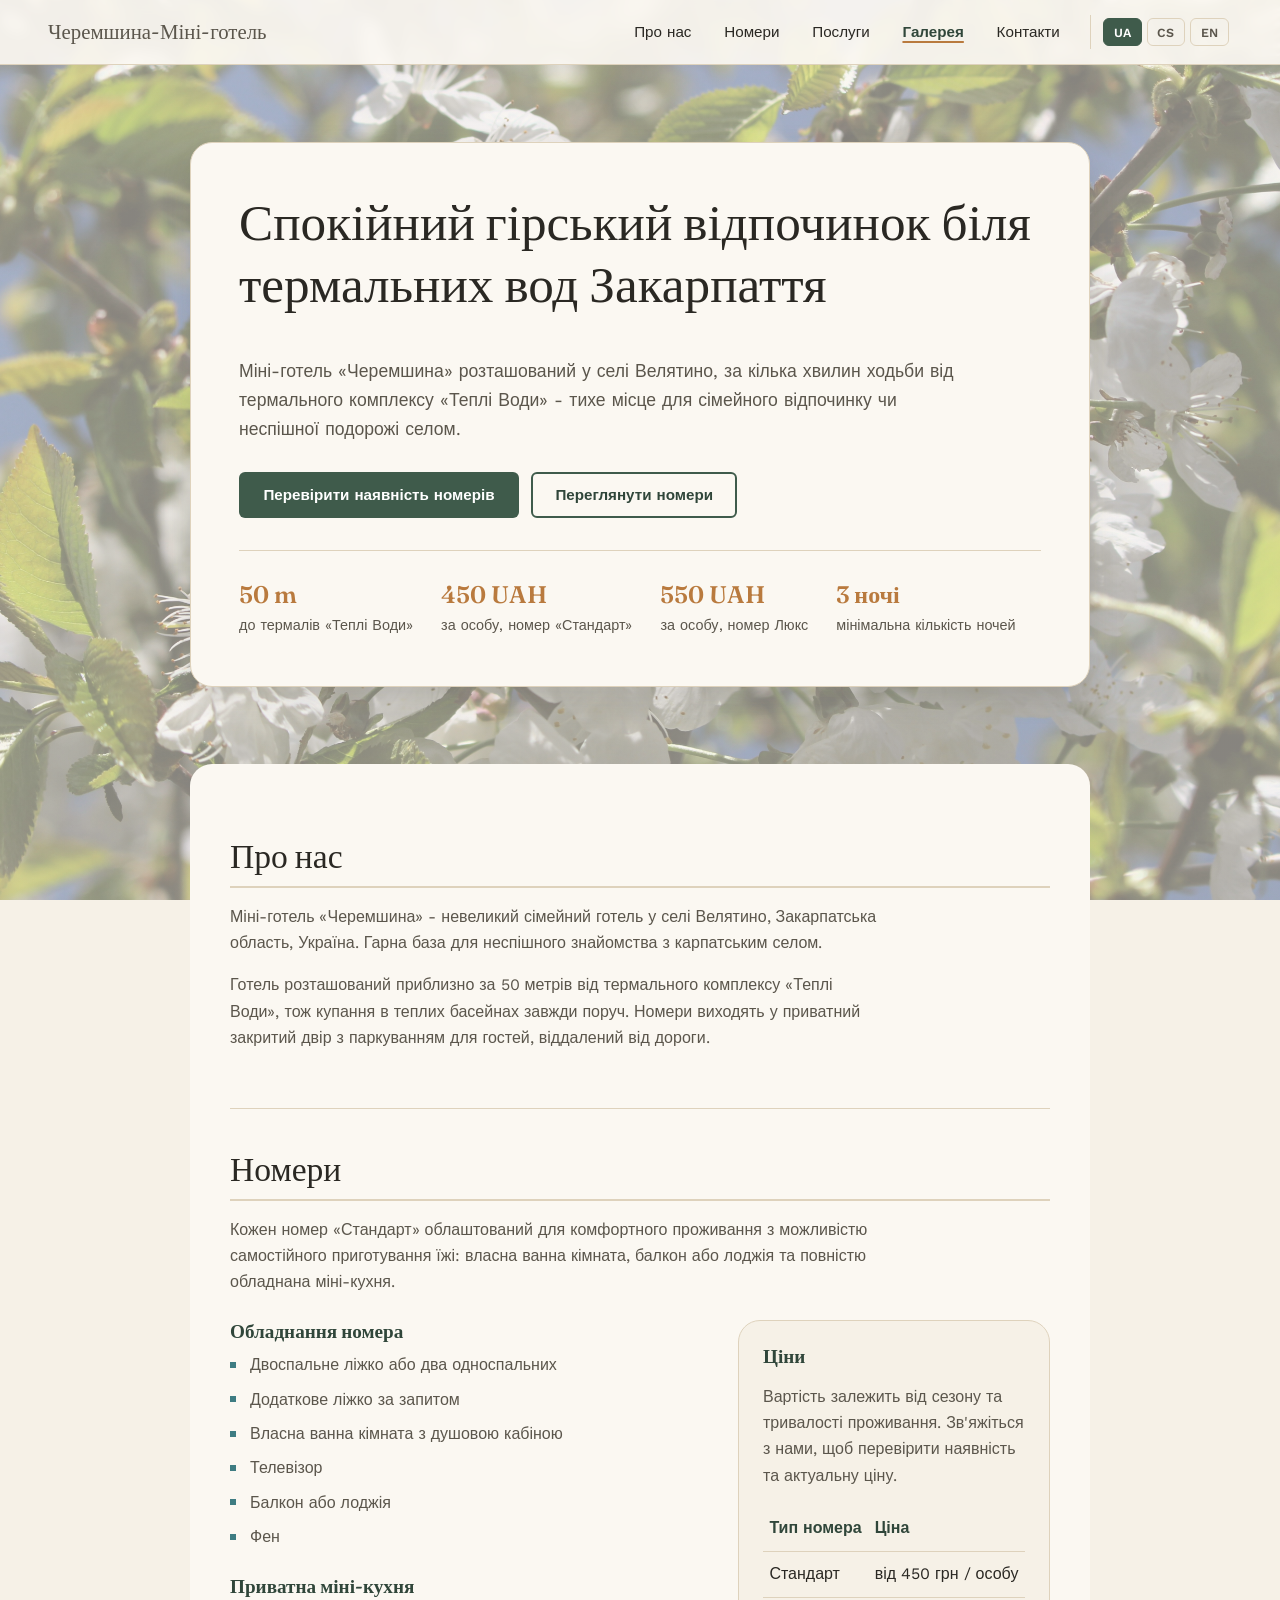
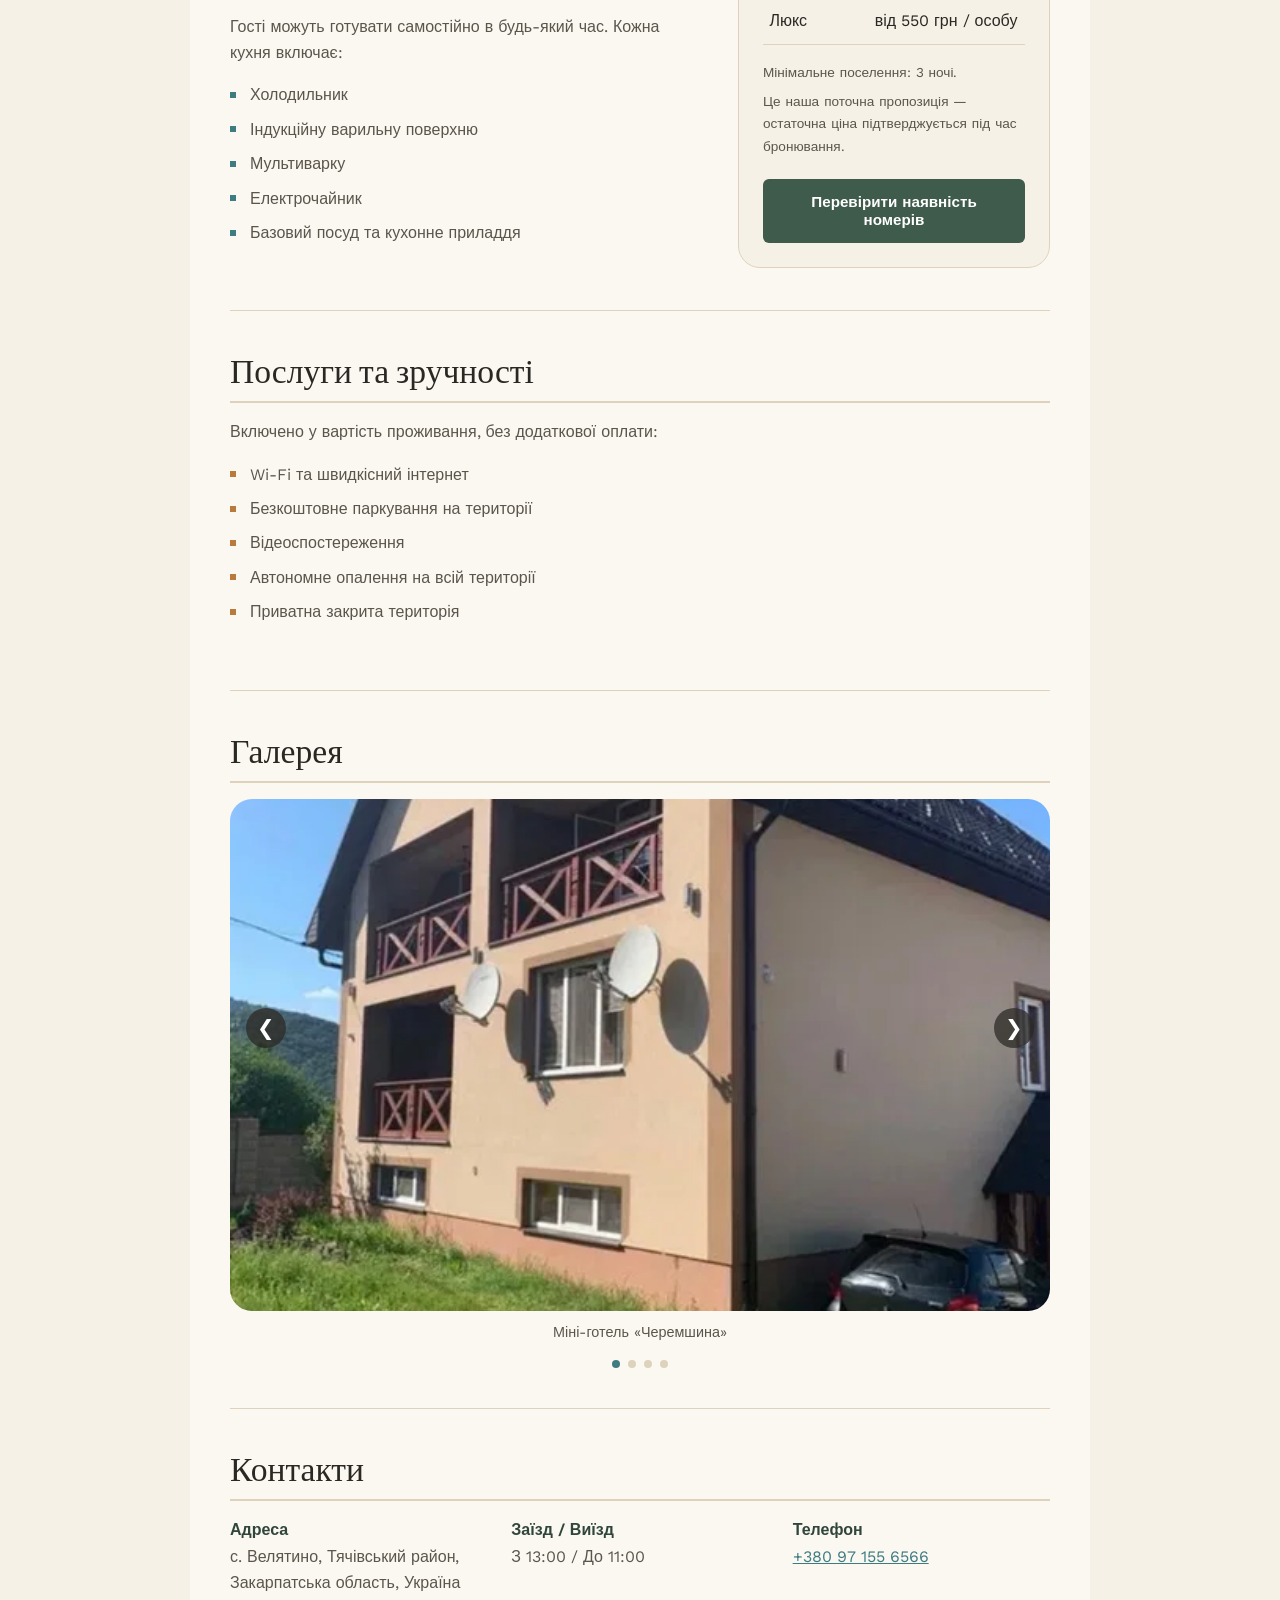
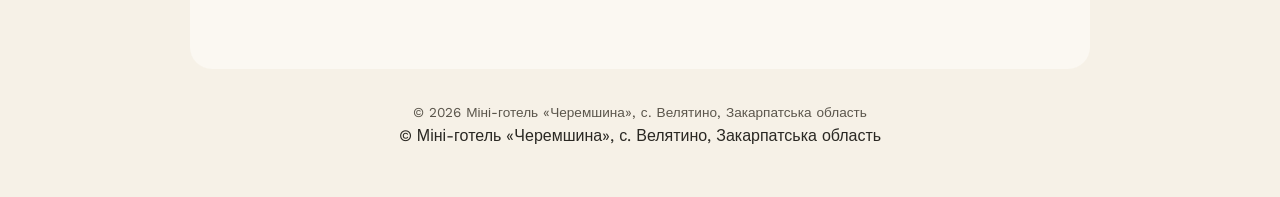
==== commit 337ed23a: "Hotel data update Minor language updates to hotel data requested by hotel owner. Add Deluxe room. De" ====
--- a/index.html
+++ b/index.html
@@ -38,7 +38,7 @@
             <h1 data-i18n="hero_title">A calm mountain stay beside Zakarpattia's thermal waters</h1>
             <p class="lead" data-i18n="hero_lead">
                 Cheremshyna Mini-Hotel sits in the village of Velyatyno, an easy
-                walk from the Tepli Vody thermal complex — a quiet base for a
+                walk from the Tepli Vody thermal complex - a quiet base for a
                 family holiday or a slower countryside break.
             </p>
             <div class="hero-actions">
@@ -48,15 +48,19 @@
             <dl class="hero-facts">
                 <div>
                     <dt>50 m</dt>
-                    <dd data-i18n="hero_fact1_dd">to the Tepli Vody thermal pools</dd>
+                    <dd data-i18n="hero_fact1_dd">to the Tepli Vody thermals</dd>
                 </div>
                 <div>
                     <dt>450 UAH</dt>
-                    <dd data-i18n="hero_fact2_dd">per night, Standard room</dd>
-                </div>
-                <div>
-                    <dt>3</dt>
-                    <dd data-i18n="hero_fact3_dd">minimum stay (nights)</dd>
+                    <dd data-i18n="hero_fact2_dd">per person, Standard room</dd>
+                </div>
+                <div>
+                    <dt>550 UAH</dt>
+                    <dd data-i18n="hero_fact3_dd">per person, Deluxe room</dd>
+                </div>
+                <div>
+                    <dt data-i18n="hero_fact4_dt">3 nights</dt>
+                    <dd data-i18n="hero_fact5_dd">minimum stay</dd>
                 </div>
             </dl>
         </div>
@@ -69,7 +73,7 @@
             <p data-i18n="about_p1">
                 Cheremshyna Mini-Hotel is a small, family-run hotel in the
                 village of Velyatyno, in the Zakarpattia region of western
-                Ukraine — a good base for exploring the Carpathian countryside
+                Ukraine - a good base for exploring the Carpathian countryside
                 at a slower pace.
             </p>
             <p data-i18n="about_p2">
@@ -124,13 +128,17 @@
                             <th data-i18n="pricing_th_price">Price</th>
                         </tr>
                         <tr>
-                            <td data-i18n="pricing_room_type">Standard</td>
-                            <td data-i18n="pricing_price">from 450 UAH / person </td>
+                            <td data-i18n="pricing_room_standard">Standard</td>
+                            <td data-i18n="pricing_price_standard">from 450 UAH / person </td>
+                        </tr>
+                        <tr>
+                            <td data-i18n="pricing_room_deluxe">Deluxe</td>
+                            <td data-i18n="pricing_price_deluxe">from 550 UAH / person </td>
                         </tr>
                     </table>
                     <p class="note" data-i18n="pricing_note1">Minimum stay: 3 nights.</p>
                     <p class="note" data-i18n="pricing_note2">
-                        This reflects our current offer — the final price is
+                        This reflects our current offer - the final price is
                         confirmed at the time of booking.
                     </p>
                     <button class="btn btn-primary" data-target="contact" data-i18n="pricing_btn">Check availability</button>
@@ -171,30 +179,26 @@
             <dl class="contact-list">
                 <div>
                     <dt data-i18n="contact_address_label">Address</dt>
-                    <dd data-i18n="contact_address_value">Velyatyno, Tiachiv district, Zakarpattia region, Ukraine</dd>
+                    <dd data-i18n="contact_address_value">Velyatyno, Zakarpattia, Ukraine</dd>
+                </div>
+                <div>
+                    <dt data-i18n="contact_checkio_label">Check-in / Check-out</dt>
+                    <dd data-i18n="contact_checkio_value">From 13:00 / Until 11:00</dd>
                 </div>
                 <div>
                     <dt data-i18n="contact_phone_label">Phone</dt>
-                    <dd><a href="tel:+380000000000">+380 00 000 0000</a></dd>
-                </div>
-                <div>
-                    <dt data-i18n="contact_email_label">Email</dt>
-                    <dd><a href="mailto:info@cheremshyna-hotel.example">info@cheremshyna-hotel.example</a></dd>
-                </div>
-                <div>
-                    <dt data-i18n="contact_checkinout_label">Check-in / Check-out</dt>
-                    <dd data-i18n="contact_checkinout_value">From 14:00 / until 11:00</dd>
-                </div>
+                    <dd><a href="tel:+380971556566">+380 97 155 6566</a></dd>
+                </div>                
             </dl>
         </section>
     </main>
 
     <footer>
-        <p>&copy; <span id="year"></span> <span data-i18n="footer_text">Cheremshyna Mini-Hotel, Velyatyno, Zakarpattia region</span></p>
-    </footer>
+        <p>&copy; <span id="year"></span> <span data-i18n="footer_text">Cheremshyna Mini-Hotel, Velyatyno, Zakarpattia region</span></p>&copy; <span id="year"></span> <span data-i18n="footer_text">Cheremshyna Mini-Hotel, Velyatyno, Zakarpattia region</span></p>
+    </footer>    </footer>
 
     <!-- JavaScript -->
     <script src="./javascript/script.js"></script>
-    <script src="./javascript/language.js"></script>
+    <script src="./javascript/language.js"></script> 
 </body>
 </html>
--- a/style/style.css
+++ b/style/style.css
@@ -465,7 +465,7 @@
 /*  Contact  */
 .contact-list {
     display: grid;
-    grid-template-columns: 10rem 1fr;
+    grid-template-columns: repeat(3, 1fr);
     gap: 0.75rem 1.5rem;
     margin: 0;
 }
